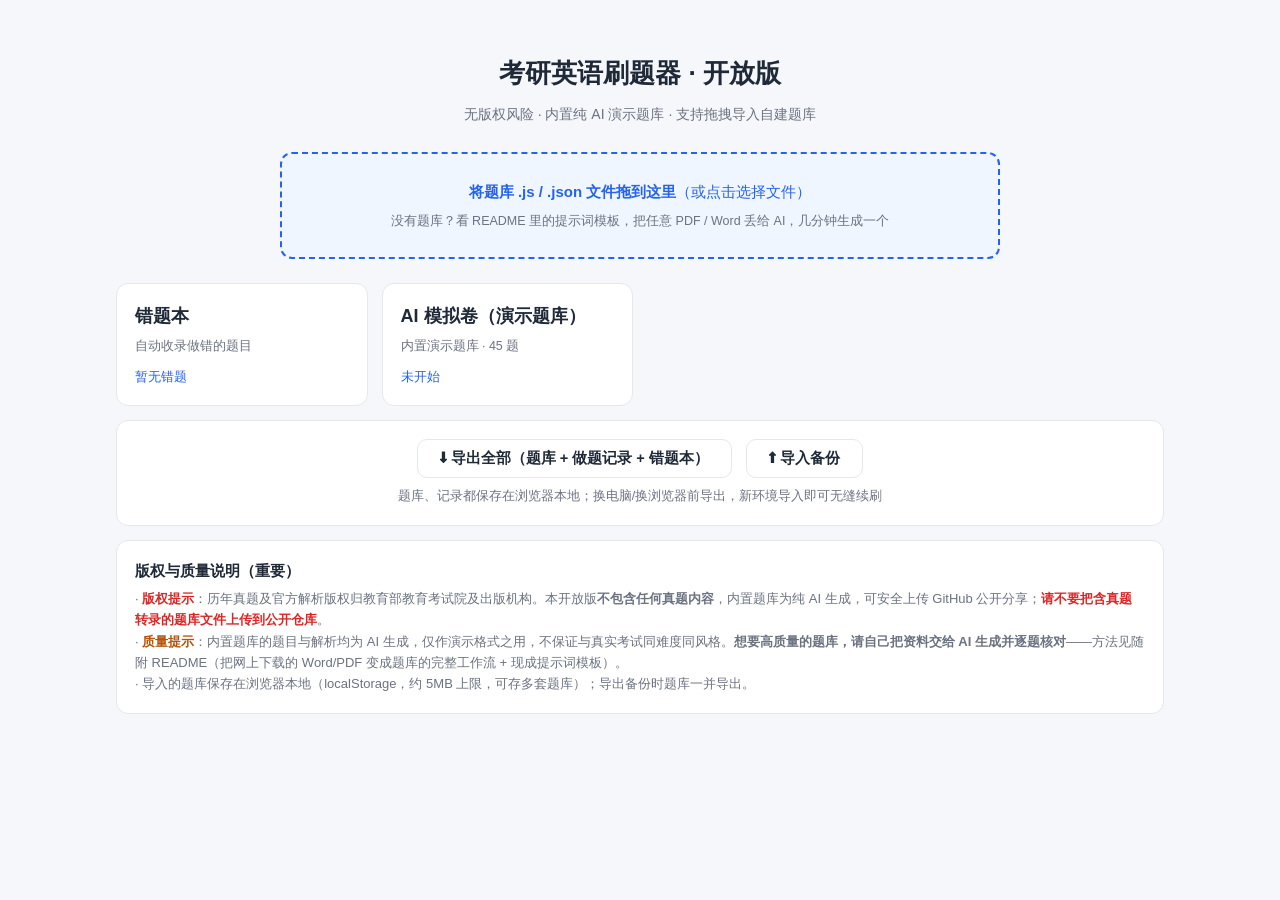
==== index.html @ 512d8507 "考研英语刷题器·开放版：纯AI演示题库 + 自建题库拖拽导入" ====
<!DOCTYPE html>
<html lang="zh-CN">
<head>
<meta charset="UTF-8">
<meta name="viewport" content="width=device-width, initial-scale=1.0">
<title>考研英语刷题器 · 开放版（可导入自建题库）</title>
<link rel="stylesheet" href="style.css">
</head>
<body>
<div id="app"></div>
<script src="data/demo.js"></script>
<script src="app.js"></script>
</body>
</html>
---- style.css ----
:root {
  --bg: #f5f7fa;
  --card: #ffffff;
  --ink: #1f2937;
  --ink2: #6b7280;
  --line: #e5e7eb;
  --brand: #2563eb;
  --brand-soft: #eff6ff;
  --ok: #16a34a;
  --ok-soft: #f0fdf4;
  --bad: #dc2626;
  --bad-soft: #fef2f2;
  --warn-soft: #fffbeb;
  --radius: 12px;
}
* { box-sizing: border-box; margin: 0; padding: 0; }
body {
  font-family: "Segoe UI", "PingFang SC", "Microsoft YaHei", sans-serif;
  background: var(--bg); color: var(--ink); line-height: 1.65;
}
#app { max-width: 1080px; margin: 0 auto; padding: 24px 16px 80px; }
a { color: var(--brand); text-decoration: none; }

/* 顶栏 */
.topbar {
  display: flex; align-items: center; gap: 12px;
  padding: 12px 16px; margin-bottom: 20px;
  background: var(--card); border: 1px solid var(--line); border-radius: var(--radius);
  position: sticky; top: 12px; z-index: 10; box-shadow: 0 1px 3px rgba(0,0,0,.05);
}
.topbar .back {
  border: 1px solid var(--line); background: #fff; color: var(--ink);
  border-radius: 8px; padding: 5px 14px; cursor: pointer; font-size: 14px;
}
.topbar .back:hover { border-color: var(--brand); color: var(--brand); }
.topbar h2 { font-size: 16px; font-weight: 600; }
.topbar .spacer { flex: 1; }
.topbar .meta { color: var(--ink2); font-size: 13px; }

/* 首页 */
.hero { text-align: center; padding: 28px 0 8px; }
.hero h1 { font-size: 26px; margin-bottom: 8px; }
.hero p { color: var(--ink2); font-size: 14px; }
.grid { display: grid; grid-template-columns: repeat(auto-fill, minmax(200px, 1fr)); gap: 14px; margin-top: 24px; }
.card {
  background: var(--card); border: 1px solid var(--line); border-radius: var(--radius);
  padding: 18px; cursor: pointer; transition: .15s;
}
.card:hover { border-color: var(--brand); box-shadow: 0 3px 10px rgba(37,99,235,.1); transform: translateY(-2px); }
.card h3 { font-size: 18px; margin-bottom: 4px; }
.card .sub { color: var(--ink2); font-size: 12.5px; }
.card .stat { margin-top: 10px; font-size: 12.5px; color: var(--brand); }
.card.wide { grid-column: 1 / -1; cursor: default; }
.card.wide:hover { transform: none; box-shadow: none; border-color: var(--line); }

/* 篇目列表 */
.sec-list { display: flex; flex-direction: column; gap: 12px; margin-top: 20px; }
.sec-row {
  display: flex; align-items: center; gap: 14px;
  background: var(--card); border: 1px solid var(--line); border-radius: var(--radius);
  padding: 16px 20px; cursor: pointer; transition: .15s;
}
.sec-row:hover { border-color: var(--brand); box-shadow: 0 3px 10px rgba(37,99,235,.08); }
.sec-row .tag {
  font-size: 12px; background: var(--brand-soft); color: var(--brand);
  border-radius: 6px; padding: 3px 10px; white-space: nowrap;
}
.sec-row .tag.self { background: var(--warn-soft); color: #b45309; }
.sec-row h3 { font-size: 15.5px; flex: 1; }
.sec-row .sub { color: var(--ink2); font-size: 12.5px; }

/* 练习页布局 */
.layout { display: grid; grid-template-columns: minmax(0, 1.15fr) minmax(0, 1fr); gap: 18px; align-items: start; }
@media (max-width: 860px) { .layout { grid-template-columns: 1fr; } }
.panel {
  background: var(--card); border: 1px solid var(--line); border-radius: var(--radius);
  padding: 20px 22px;
}
.panel h3 { font-size: 15px; margin-bottom: 12px; color: var(--brand); }
.panel .passage { font-size: 14.5px; white-space: pre-wrap; word-break: break-word; }
.panel .directions { font-size: 13px; color: var(--ink2); margin-bottom: 12px; padding: 10px 12px; background: var(--bg); border-radius: 8px; }
.blank { color: var(--brand); font-weight: 600; }
.pb-opt { padding: 3px 0; }
.pb-opt b { color: var(--brand); }

/* 题卡 */
.qcard { position: sticky; top: 76px; }
.qnum { font-size: 13px; color: var(--ink2); margin-bottom: 6px; display: flex; justify-content: space-between; }
.qstem { font-size: 15.5px; margin-bottom: 14px; }
.opts { display: flex; flex-direction: column; gap: 8px; }
.opt {
  display: flex; gap: 10px; align-items: baseline; text-align: left;
  border: 1.5px solid var(--line); background: #fff; border-radius: 10px;
  padding: 10px 14px; cursor: pointer; font-size: 14.5px; transition: .12s; width: 100%;
  font-family: inherit; color: var(--ink); line-height: 1.5;
}
.opt:hover { border-color: var(--brand); }
.opt .key { font-weight: 700; color: var(--brand); }
.opt.chosen { border-color: var(--brand); background: var(--brand-soft); }
.opt.right { border-color: var(--ok); background: var(--ok-soft); }
.opt.right .key { color: var(--ok); }
.opt.wrong { border-color: var(--bad); background: var(--bad-soft); }
.opt.wrong .key { color: var(--bad); }
.opt:disabled { cursor: default; }
.actions { margin-top: 14px; display: flex; gap: 10px; }
.btn {
  border: none; border-radius: 10px; padding: 9px 22px; cursor: pointer;
  font-size: 14.5px; font-weight: 600; font-family: inherit; transition: .15s;
}
.btn.primary { background: var(--brand); color: #fff; }
.btn.primary:hover { opacity: .9; }
.btn.ghost { background: #fff; border: 1px solid var(--line); color: var(--ink); }
.btn.ghost:hover { border-color: var(--brand); color: var(--brand); }
.btn:disabled { opacity: .45; cursor: not-allowed; }

/* 判分与解析 */
.verdict { margin-top: 14px; border-radius: 10px; padding: 10px 14px; font-size: 14px; font-weight: 600; }
.verdict.ok { background: var(--ok-soft); color: var(--ok); }
.verdict.bad { background: var(--bad-soft); color: var(--bad); }
.analysis {
  margin-top: 12px; border-top: 1px dashed var(--line); padding-top: 12px;
  font-size: 13.5px; color: var(--ink); max-height: 420px; overflow-y: auto;
}
.analysis h4 { font-size: 13px; color: var(--brand); margin: 10px 0 4px; }
.analysis p { margin: 6px 0; }
.analysis li { margin: 3px 0 3px 18px; }
.analysis .opt-tag { color: var(--brand); font-weight: 700; }
.analysis .ana-block { margin: 10px 0; padding: 10px 12px; background: var(--bg); border-radius: 8px; }
.analysis .ana-block > b:first-child { color: var(--brand); }
.ana-toggle { margin-top: 10px; font-size: 13px; }

/* 结果页 */
.summary { max-width: 560px; margin: 40px auto; text-align: center; }
.summary .score { font-size: 44px; font-weight: 700; color: var(--brand); margin: 12px 0; }
.summary .wrong-list { text-align: left; margin-top: 18px; }
.summary .wrong-list .w {
  display: flex; justify-content: space-between; padding: 8px 12px;
  border-bottom: 1px solid var(--line); font-size: 14px;
}

/* 错题本 */
.wrong-item {
  display: flex; align-items: center; gap: 12px; padding: 12px 16px;
  background: var(--card); border: 1px solid var(--line); border-radius: 10px; margin-bottom: 10px;
}
.wrong-item .wq { flex: 1; font-size: 14px; }
.wrong-item .wq .meta { color: var(--ink2); font-size: 12px; }
.wrong-item button { white-space: nowrap; }

/* 自评 */
.ref-block { margin-top: 14px; white-space: pre-wrap; font-size: 14px; background: var(--bg); border-radius: 8px; padding: 14px; }
.empty { text-align: center; color: var(--ink2); padding: 60px 0; }

/* 拖拽导入区 */
.dropzone {
  border: 2px dashed var(--brand); background: var(--brand-soft);
  border-radius: var(--radius); padding: 26px 20px; text-align: center;
  color: var(--brand); font-size: 15px; cursor: pointer; margin: 18px auto 6px;
  max-width: 720px; transition: .15s;
}
.dropzone .sub { color: var(--ink2); font-size: 12.5px; margin-top: 6px; }
.dropzone:hover, .dropzone.dragging { background: #dbeafe; border-color: #1d4ed8; transform: scale(1.01); }
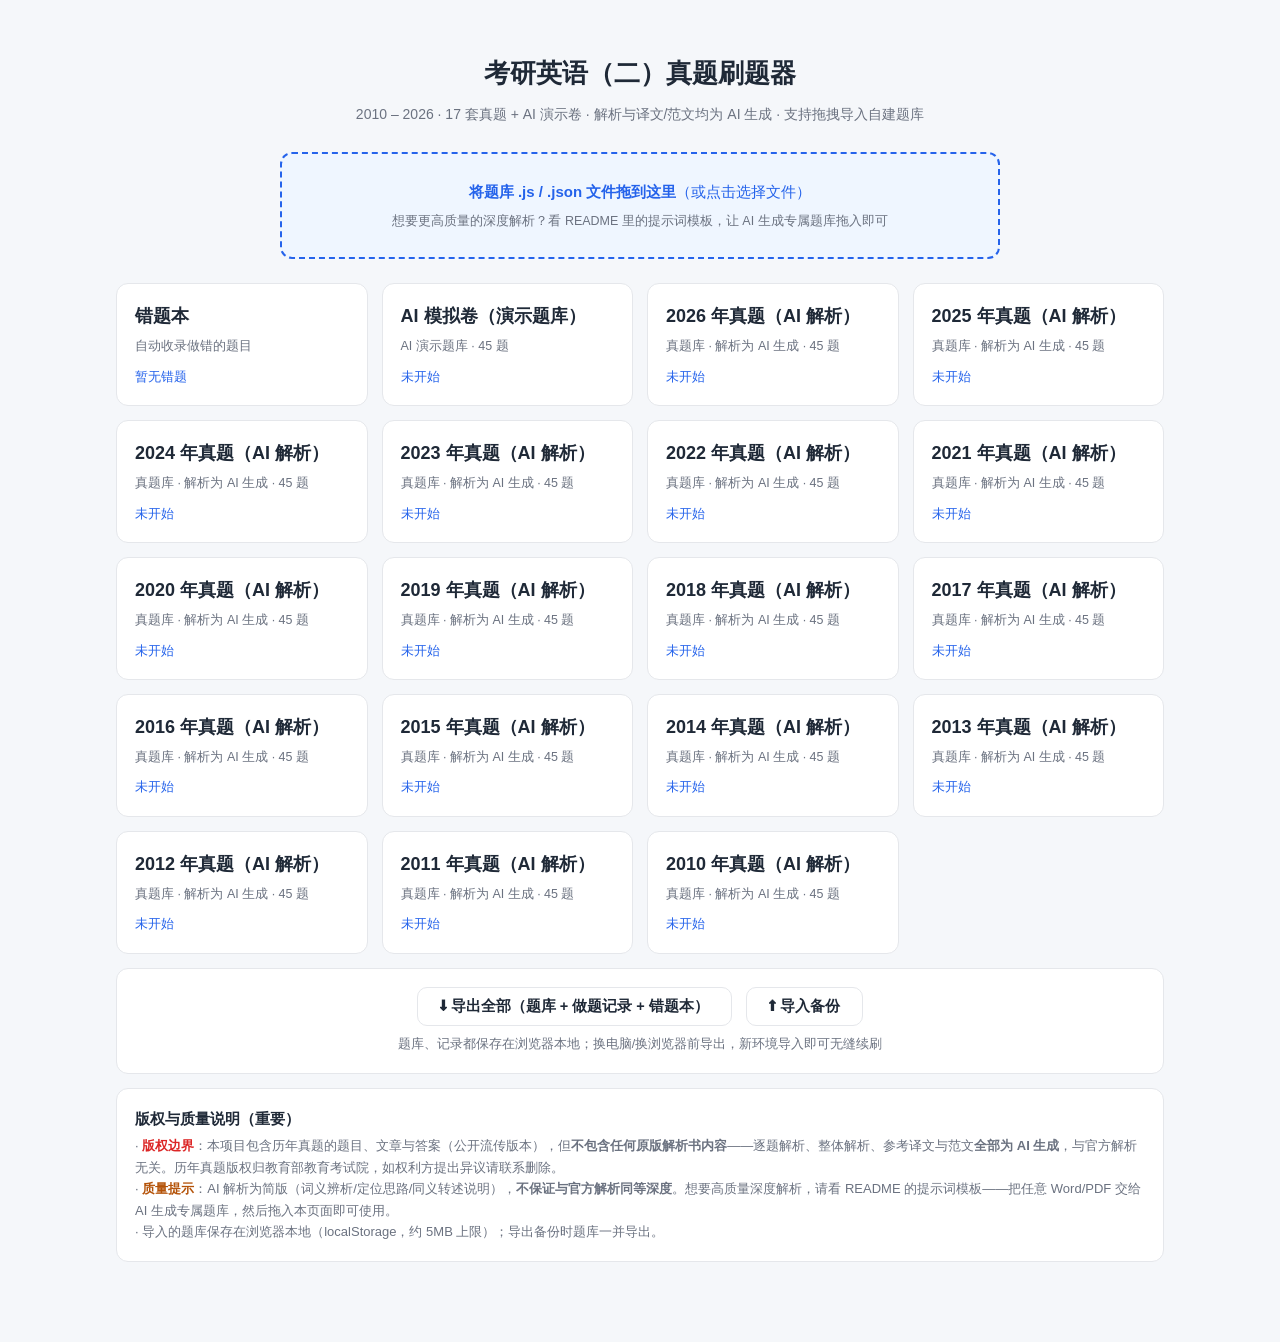
==== commit 516674c2: "新增 2010-2026 共 17 套真题（题目+答案保留，解析/译文/范文全部为 AI 生成，不含原版解析）" ====
--- a/index.html
+++ b/index.html
@@ -3,11 +3,28 @@
 <head>
 <meta charset="UTF-8">
 <meta name="viewport" content="width=device-width, initial-scale=1.0">
-<title>考研英语刷题器 · 开放版（可导入自建题库）</title>
+<title>考研英语真题刷题器 · AI 解析版（2010-2026）</title>
 <link rel="stylesheet" href="style.css">
 </head>
 <body>
 <div id="app"></div>
+<script src="data/2010.js"></script>
+<script src="data/2011.js"></script>
+<script src="data/2012.js"></script>
+<script src="data/2013.js"></script>
+<script src="data/2014.js"></script>
+<script src="data/2015.js"></script>
+<script src="data/2016.js"></script>
+<script src="data/2017.js"></script>
+<script src="data/2018.js"></script>
+<script src="data/2019.js"></script>
+<script src="data/2020.js"></script>
+<script src="data/2021.js"></script>
+<script src="data/2022.js"></script>
+<script src="data/2023.js"></script>
+<script src="data/2024.js"></script>
+<script src="data/2025.js"></script>
+<script src="data/2026.js"></script>
 <script src="data/demo.js"></script>
 <script src="app.js"></script>
 </body>
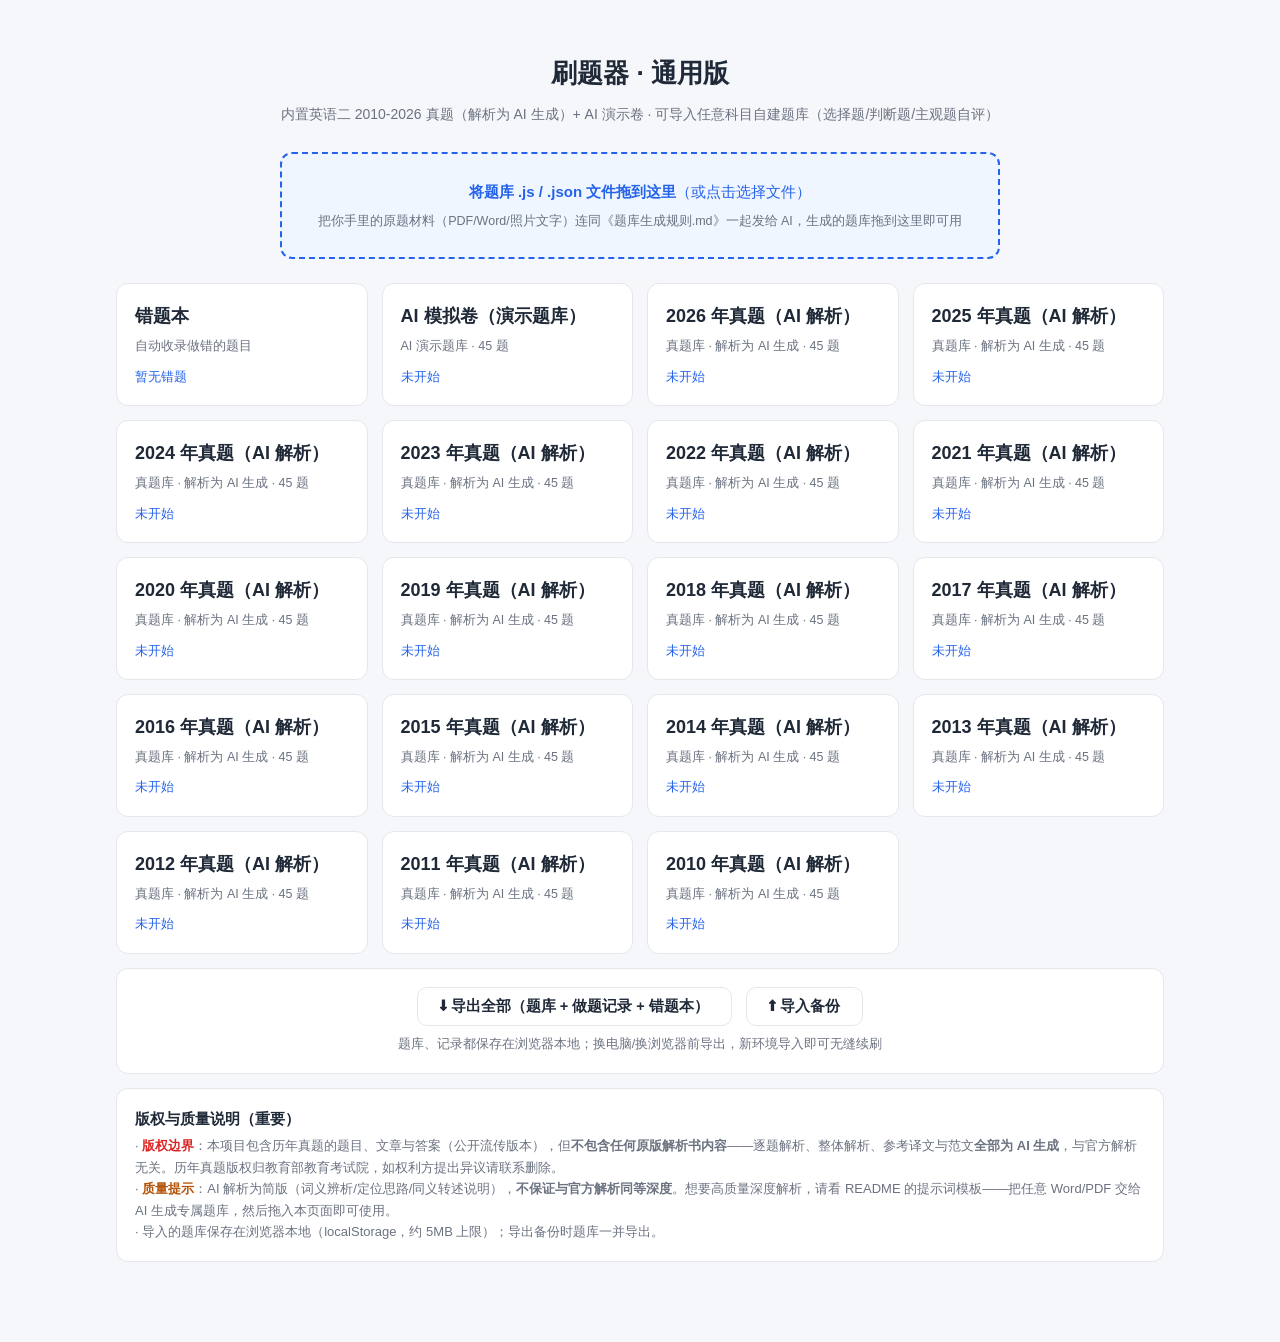
==== commit cf1eef8c: "通用版改造：secLabels 自定义章节名（任意科目可用）、试卷页补翻译/写作自评入口、自评页兜底、标题显示题库名；规则文件与 README 同步" ====
--- a/index.html
+++ b/index.html
@@ -26,6 +26,6 @@
 <script src="data/2025.js"></script>
 <script src="data/2026.js"></script>
 <script src="data/demo.js"></script>
-<script src="app.js"></script>
+<script src="app.js?v=3"></script>
 </body>
 </html>
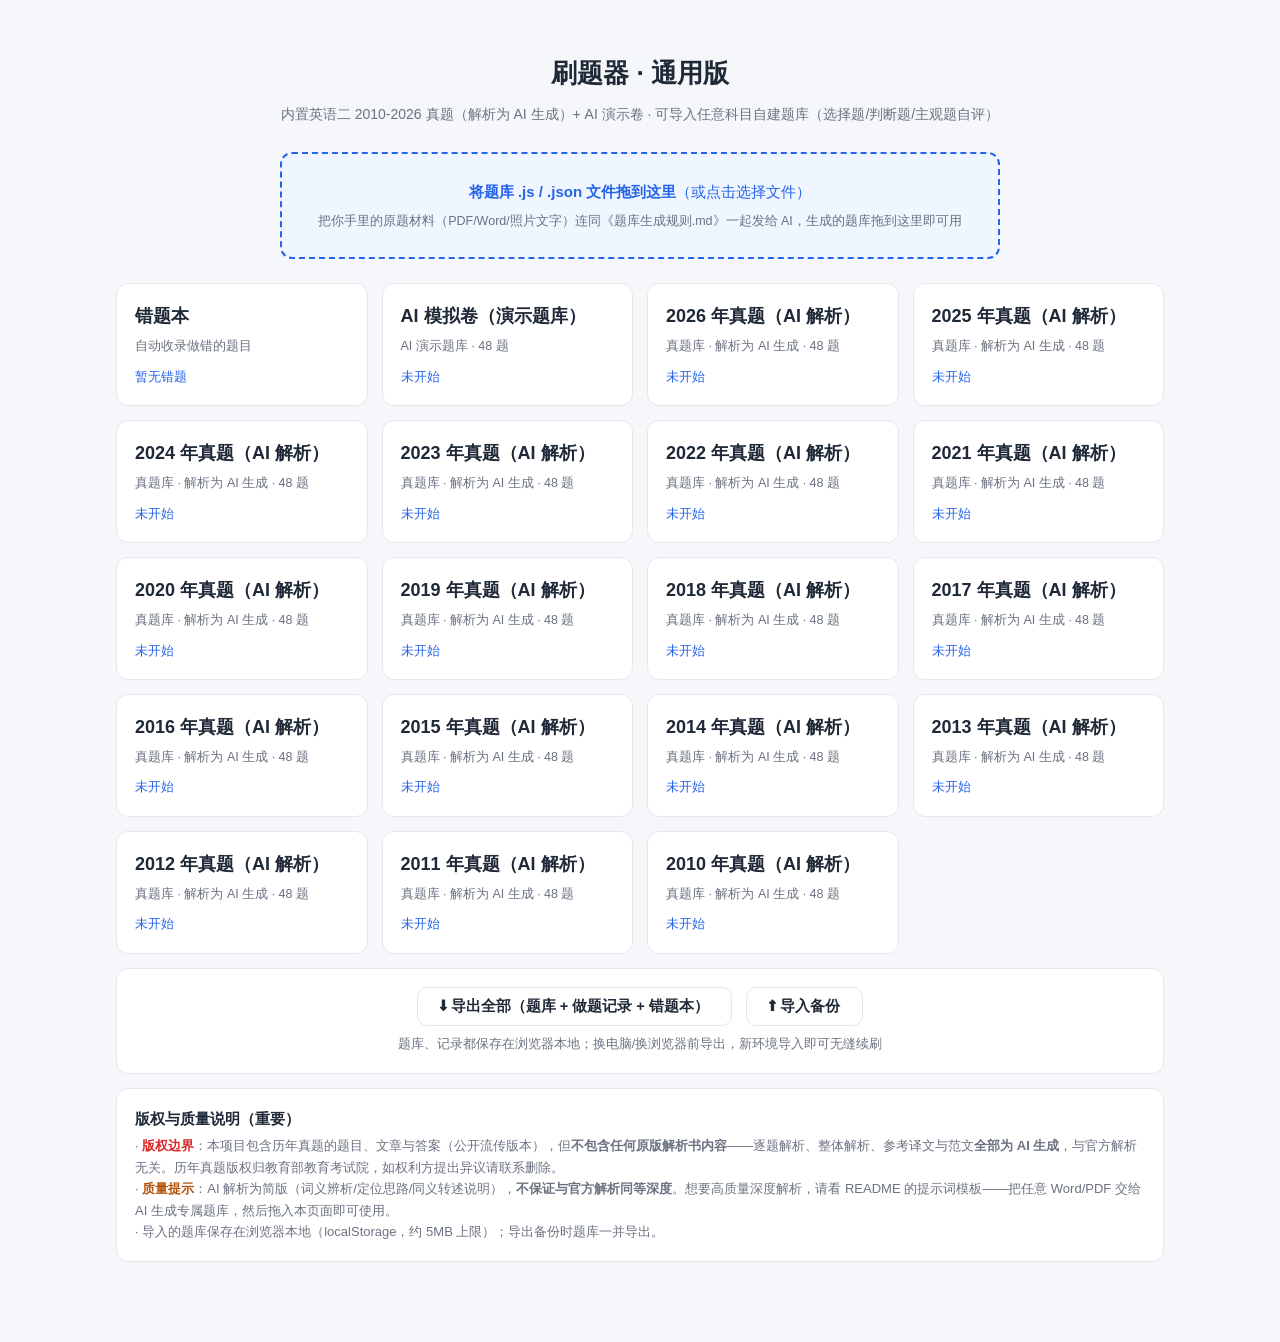
==== commit 37a63c62: "通用规范 v2：sections 形态支持任意科目八种题型（单选/多选/判断/填空/匹配/排序/选词/主观），客观题全自动评分；题库生成规则重写为通用规范" ====
--- a/index.html
+++ b/index.html
@@ -26,6 +26,6 @@
 <script src="data/2025.js"></script>
 <script src="data/2026.js"></script>
 <script src="data/demo.js"></script>
-<script src="app.js?v=3"></script>
+<script src="app.js?v=4"></script>
 </body>
 </html>
--- a/style.css
+++ b/style.css
@@ -160,3 +160,12 @@
 }
 .dropzone .sub { color: var(--ink2); font-size: 12.5px; margin-top: 6px; }
 .dropzone:hover, .dropzone.dragging { background: #dbeafe; border-color: #1d4ed8; transform: scale(1.01); }
+
+/* 填空题输入框 */
+.blank-input {
+  width: 100%; max-width: 420px; padding: 10px 12px; font-size: 15px;
+  font-family: inherit; border: 1.5px solid var(--line); border-radius: 8px;
+  margin: 4px 0 10px; background: var(--card); color: var(--ink);
+}
+.blank-input:focus { outline: none; border-color: var(--brand); }
+.blank-input:disabled { background: var(--bg); color: var(--ink2); }
